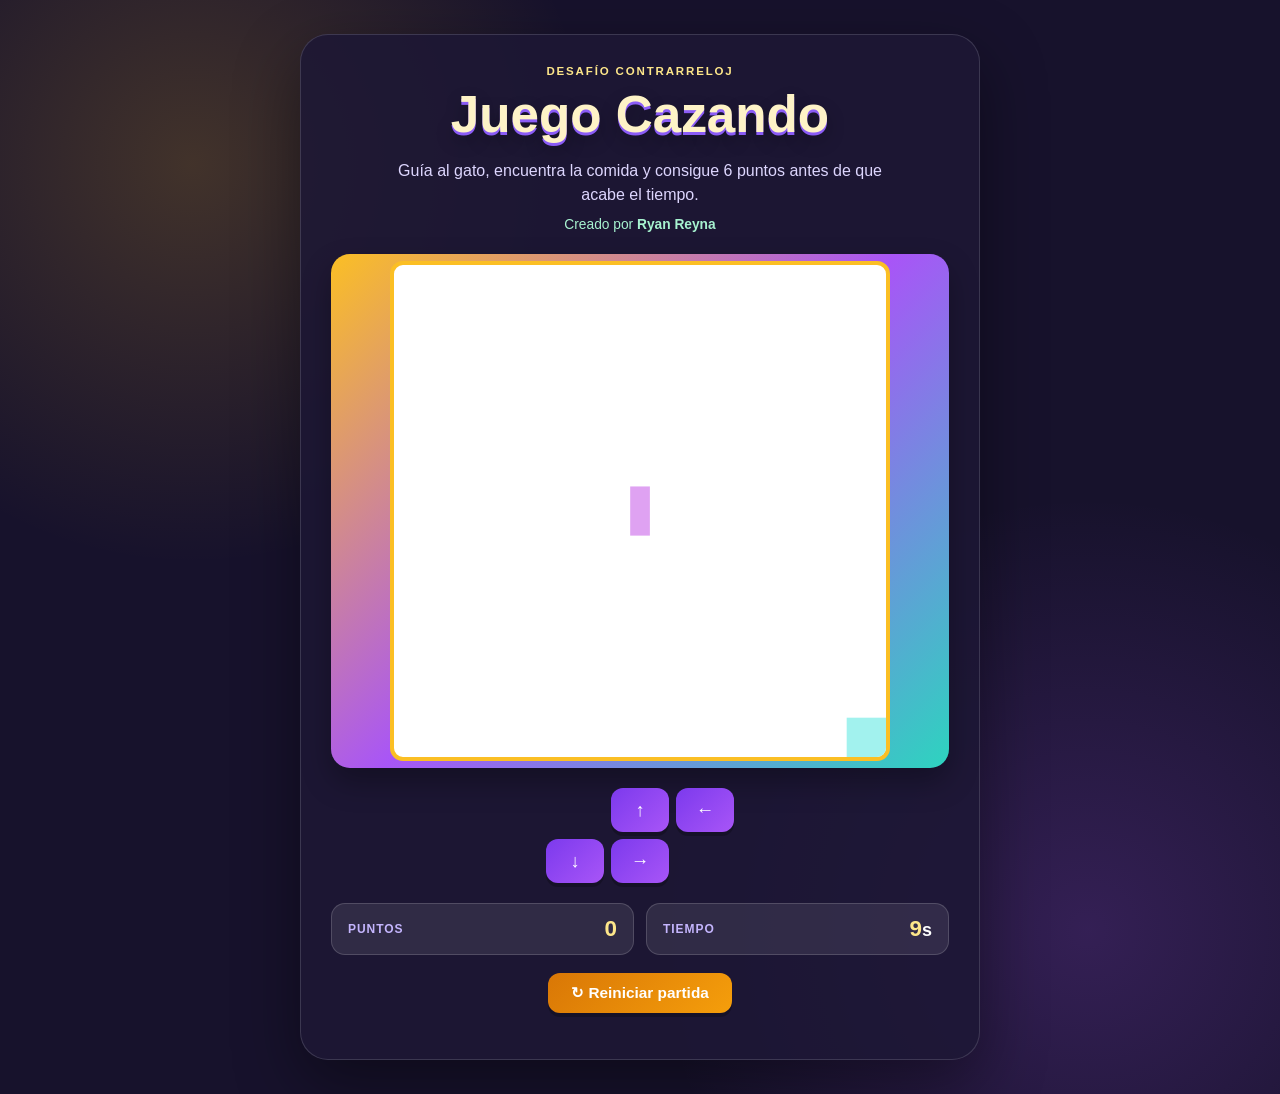
==== index.html @ 73e868f5 "actualizando visuales con ia" ====
<!-- ==========================================
     ARCHIVO: cazando.html
     ==========================================
     Este es el archivo HTML principal del juego.
     Define la estructura de la página: canvas, botones, puntos y tiempo.
     ========================================== -->

<!DOCTYPE html>
<html lang="es">
<head>
  <!-- Metadatos de la página -->
  <meta charset="UTF-8">
  <meta name="viewport" content="width=device-width, initial-scale=1.0">
  <!-- Título que aparece en la pestaña del navegador -->
  <title>Juego Cazando</title>
  <!-- Vincular el archivo CSS para estilos visuales -->
  <link rel="stylesheet" href="cazando.css">
  <!-- Cargar el archivo de funciones auxiliares PRIMERO (debe ir antes de cazando.js) -->
  <script src="utilitarios.js"></script>
</head>

<!-- La etiqueta body carga el juego al abrir la página -->
<body onload="iniciarJuego()">

  <main class="contenedor">
    <header class="encabezado">
      <p class="etiqueta">DESAFÍO CONTRARRELOJ</p>
      <!-- Título principal del juego -->
      <h1>Juego Cazando</h1>
      <p class="subtitulo">Guía al gato, encuentra la comida y consigue 6 puntos antes de que acabe el tiempo.</p>
      <!-- Información del autor -->
      <p class="autor">Creado por <strong>Ryan Reyna</strong></p>
    </header>

  <!-- ==========================================
       CANVAS - La pantalla donde se dibuja todo
       ========================================== -->
  <!-- El canvas es el área donde se dibuja el juego (gato, comida, etc.)
       width="500" = ancho de 500 píxeles
       height="500" = alto de 500 píxeles
       Este elemento se controla desde JavaScript -->
    <div class="marco-juego">
      <canvas id="areajuego" width="500" height="500"></canvas>
    </div>

  <!-- ==========================================
       BOTONES DE CONTROL DE DIRECCIÓN
       ========================================== -->
  <!-- Los botones permiten mover el gato en 4 direcciones
       Cada botón llama a una función de movimiento cuando se hace clic -->
  <div class="controles controles-direccion">
    <!-- Botón para mover arriba - Llama a moverArriba() -->
    <button type="button" aria-label="Mover arriba" onclick="moverArriba()">↑</button>
    <!-- Fila con botones izquierda, abajo, derecha -->
    <button type="button" aria-label="Mover izquierda" onclick="moverIzquierda()">←</button>
    <button type="button" aria-label="Mover abajo" onclick="moverAbajo()">↓</button>
    <button type="button" aria-label="Mover derecha" onclick="moverDerecha()">→</button>
  </div>

  <!-- ==========================================
       PANEL DE INFORMACIÓN
       ========================================== -->
  <!-- Muestra los puntos y el tiempo restante -->
  <div class="panel">
    <!-- Puntos: el <span id="puntos"> se actualiza dinámicamente desde JavaScript -->
    <span class="estadistica"><span class="nombre-estadistica">Puntos</span><span id="puntos">0</span></span>
    <!-- Tiempo: el <span id="tiempo"> se actualiza dinámicamente desde JavaScript -->
    <span class="estadistica"><span class="nombre-estadistica">Tiempo</span><span><span id="tiempo">10</span>s</span></span>
  </div>

  <!-- ==========================================
       BOTÓN DE REINICIO
       ========================================== -->
  <!-- Este botón permite empezar una nueva partida
       Llama a reiniciarJuego() que resetea puntos, tiempo y posiciones -->
  <div class="controles">
    <button type="button" class="boton-reiniciar" onclick="reiniciarJuego()">↻ Reiniciar partida</button>
  </div>

  <!-- Párrafo para mensajes adicionales (actualmente vacío) -->
  <p id="mensaje"></p>
  </main>

  <!-- ==========================================
       CARGAR LA LÓGICA DEL JUEGO
       ========================================== -->
  <!-- Este archivo contiene todas las funciones principales del juego
       (iniciarJuego, moverArriba, detectarColision, etc.)
       IMPORTANTE: Se carga DESPUÉS del HTML para que pueda acceder a los elementos -->
  <script src="cazando.js"></script>
</body>
</html>
---- cazando.css ----
/* ==========================================
   ARCHIVO: cazando.css
   Este archivo define los estilos visuales (colores, tamaños, espacios)
   de toda la página del juego.
   ========================================== */

/* ESTILOS DEL CUERPO DE LA PÁGINA (body) */
* {
  box-sizing: border-box;
}

body {
  /* Centra todo el contenido horizontalmente */
  text-align: center;
  /* Tipo de letra a usar en toda la página */
  font-family: "Trebuchet MS", Arial, sans-serif;
  /* Color de fondo de la página (gris claro) */
  background:
    radial-gradient(circle at 15% 15%, rgba(251, 191, 36, 0.19), transparent 25rem),
    radial-gradient(circle at 85% 85%, rgba(168, 85, 247, 0.2), transparent 27rem),
    #17122c;
  color: #fff;
  /* Elimina el espaciado por defecto del navegador */
  margin: 0;
  /* Añade 20px de espacio interno en los lados */
  padding: 34px 18px;
  min-height: 100vh;
}

.contenedor {
  width: min(100%, 680px);
  margin: 0 auto;
  padding: 30px;
  background: rgba(29, 24, 53, 0.87);
  border: 1px solid rgba(255, 255, 255, 0.14);
  border-radius: 28px;
  box-shadow: 0 24px 65px rgba(0, 0, 0, 0.4);
}

.encabezado {
  margin-bottom: 22px;
}

.etiqueta {
  margin: 0 0 8px;
  color: #fde68a;
  font-size: 0.72rem;
  font-weight: 800;
  letter-spacing: 0.16em;
}

/* ESTILOS DEL TÍTULO PRINCIPAL (h1) */
h1 {
  /* Reduce el espacio inferior del título */
  margin: 0;
  color: #fef3c7;
  font-size: clamp(2rem, 6vw, 3.2rem);
  text-shadow: 0 3px 0 #8b5cf6, 0 8px 18px rgba(0, 0, 0, 0.3);
}

.subtitulo {
  max-width: 490px;
  margin: 15px auto 10px;
  color: #ddd6fe;
  line-height: 1.5;
}

.autor {
  margin: 0;
  color: #a7f3d0;
  font-size: 0.86rem;
}

/* ESTILOS DEL PANEL DE INFORMACIÓN (clase "panel") */
.panel {
  /* Espacio vertical de 15px arriba y abajo */
  margin: 0 0 18px;
  /* Tamaño de la letra en el panel */
  font-size: 18px;
  /* Usar flexbox para alinear elementos horizontalmente */
  display: flex;
  /* Centra los elementos horizontalmente */
  justify-content: center;
  /* Espacio de 30px entre los elementos del panel (Puntos y Tiempo) */
  gap: 12px;
}

.estadistica {
  display: flex;
  flex: 1;
  align-items: center;
  justify-content: space-between;
  padding: 12px 16px;
  background: rgba(255, 255, 255, 0.09);
  border: 1px solid rgba(255, 255, 255, 0.16);
  border-radius: 14px;
  font-weight: 800;
}

.nombre-estadistica {
  color: #c4b5fd;
  font-size: 0.75rem;
  letter-spacing: 0.08em;
  text-transform: uppercase;
}

.estadistica span[id] {
  color: #fde68a;
  font-size: 1.4rem;
}

/* ESTILOS DEL CANVAS (área de juego) */
canvas {
  /* Fondo blanco dentro del canvas */
  display: block;
  width: 100%;
  max-width: 500px;
  height: auto;
  margin: 0 auto;
  background: white;
  /* Borde negro de 2px alrededor del canvas */
  border: 4px solid #fbbf24;
  border-radius: 13px;
}

.marco-juego {
  margin-bottom: 20px;
  padding: 7px;
  background: linear-gradient(135deg, #fbbf24, #a855f7, #2dd4bf);
  border-radius: 19px;
  box-shadow: 0 14px 30px rgba(0, 0, 0, 0.3);
}

/* ESTILOS DE LA SECCIÓN DE CONTROLES (clase "controles") */
.controles {
  /* Espacio superior de 20px */
  margin-top: 12px;
}

.controles-direccion {
  display: grid;
  grid-template-columns: repeat(3, 58px);
  justify-content: center;
  gap: 7px;
  margin: 0 auto 20px;
}

.controles-direccion button:first-child {
  grid-column: 2;
}

/* ESTILOS DE LOS BOTONES */
button {
  /* Espacio alrededor de cada botón (5px en todos lados) */
  margin: 0;
  /* Espacio interno del botón: 10px arriba/abajo, 16px izquierda/derecha */
  padding: 11px 16px;
  /* Tamaño de la letra en los botones */
  color: #fff;
  font-family: inherit;
  font-size: 1.15rem;
  font-weight: 800;
  /* Cambia el cursor a "puntero" cuando pasa el ratón sobre el botón */
  cursor: pointer;
  /* Color de fondo del botón (blanco) */
  background: linear-gradient(135deg, #7c3aed, #a855f7);
  /* Borde gris claro del botón */
  border: 0;
  /* Esquinas redondeadas (5px de radio) */
  border-radius: 12px;
  box-shadow: 0 4px 0 rgba(0, 0, 0, 0.24);
  transition: transform 160ms ease, filter 160ms ease;
}

/* ESTILOS DEL BOTÓN CUANDO EL RATÓN ESTÁ ENCIMA (hover) */
button:hover {
  /* Cambia el fondo a gris claro cuando pasas el ratón */
  filter: brightness(1.12);
  transform: translateY(-2px);
}

button:active {
  transform: translateY(2px);
}

button:focus-visible {
  outline: 3px solid #fef3c7;
  outline-offset: 3px;
}

.boton-reiniciar {
  padding-inline: 23px;
  background: linear-gradient(135deg, #d97706, #f59e0b);
  font-size: 0.96rem;
}

/* ESTILOS DEL PÁRRAFO DE MENSAJES (id "mensaje") */
#mensaje {
  /* Tamaño de letra grande para que se note */
  font-size: 20px;
  /* Texto en negrita (más grueso) */
  font-weight: bold;
  /* Color rojo oscuro para los mensajes */
  color: #fef3c7;
  /* Espacio superior de 15px */
  margin: 16px 0 0;
}

@media (max-width: 560px) {
  body { padding: 16px 10px; }
  .contenedor { padding: 22px 14px; border-radius: 20px; }
  .marco-juego { padding: 5px; border-radius: 15px; }
  canvas { border-width: 3px; border-radius: 10px; }
  .panel { gap: 8px; }
  .estadistica { padding: 11px; }
}
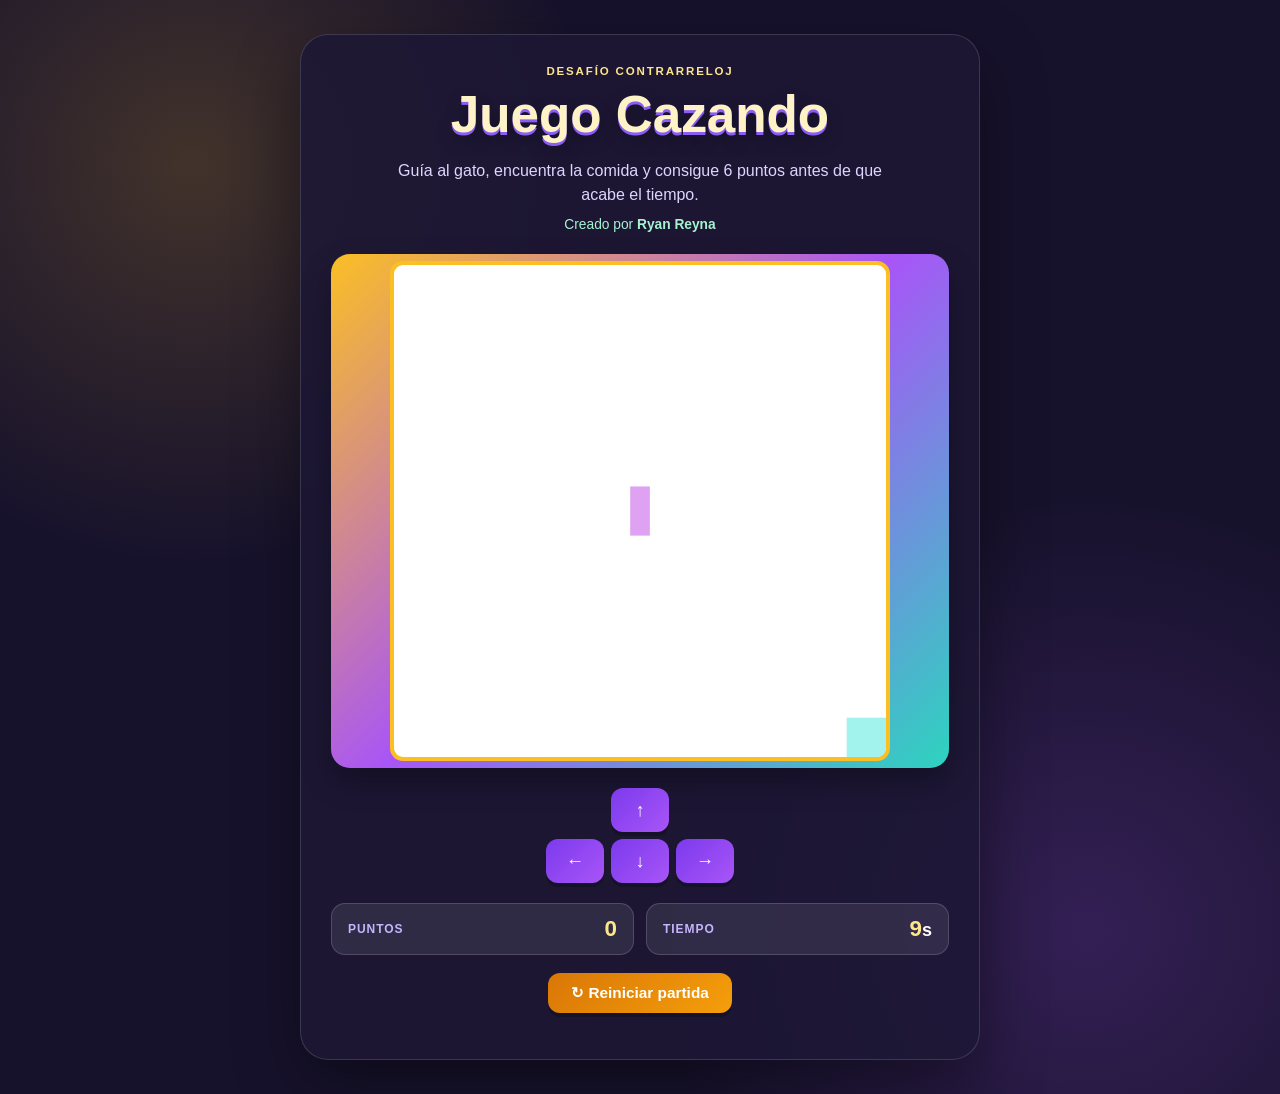
==== commit 9037081c: "correción botones de movimiento" ====
--- a/index.html
+++ b/index.html
@@ -50,11 +50,11 @@
        Cada botón llama a una función de movimiento cuando se hace clic -->
   <div class="controles controles-direccion">
     <!-- Botón para mover arriba - Llama a moverArriba() -->
-    <button type="button" aria-label="Mover arriba" onclick="moverArriba()">↑</button>
+    <button type="button" class="control-arriba" aria-label="Mover arriba" onclick="moverArriba()">↑</button>
     <!-- Fila con botones izquierda, abajo, derecha -->
-    <button type="button" aria-label="Mover izquierda" onclick="moverIzquierda()">←</button>
-    <button type="button" aria-label="Mover abajo" onclick="moverAbajo()">↓</button>
-    <button type="button" aria-label="Mover derecha" onclick="moverDerecha()">→</button>
+    <button type="button" class="control-izquierda" aria-label="Mover izquierda" onclick="moverIzquierda()">←</button>
+    <button type="button" class="control-abajo" aria-label="Mover abajo" onclick="moverAbajo()">↓</button>
+    <button type="button" class="control-derecha" aria-label="Mover derecha" onclick="moverDerecha()">→</button>
   </div>
 
   <!-- ==========================================
--- a/cazando.css
+++ b/cazando.css
@@ -140,14 +140,18 @@
 .controles-direccion {
   display: grid;
   grid-template-columns: repeat(3, 58px);
+  grid-template-areas:
+    ". arriba ."
+    "izquierda abajo derecha";
   justify-content: center;
   gap: 7px;
   margin: 0 auto 20px;
 }
 
-.controles-direccion button:first-child {
-  grid-column: 2;
-}
+.control-arriba { grid-area: arriba; }
+.control-izquierda { grid-area: izquierda; }
+.control-abajo { grid-area: abajo; }
+.control-derecha { grid-area: derecha; }
 
 /* ESTILOS DE LOS BOTONES */
 button {
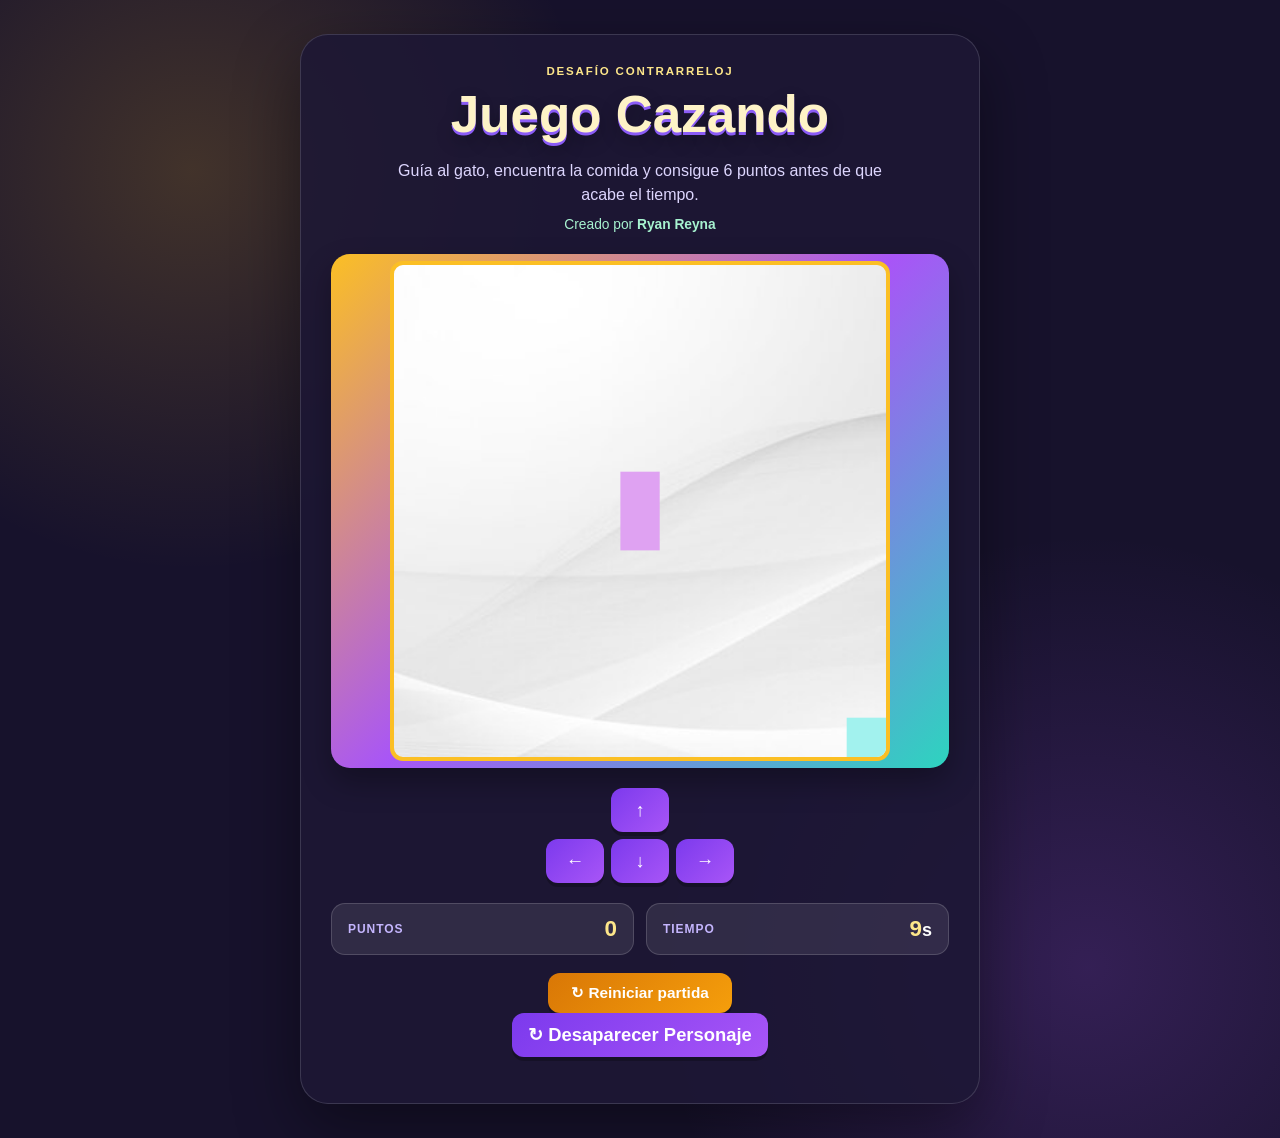
==== commit ee2dfe76: "Agregar boton desaparecer personaje" ====
--- a/index.html
+++ b/index.html
@@ -76,7 +76,9 @@
   <div class="controles">
     <button type="button" class="boton-reiniciar" onclick="reiniciarJuego()">↻ Reiniciar partida</button>
   </div>
-
+  <div>
+     <button type="button" onclick="desaparecerPersonaje()">↻ Desaparecer Personaje</button>
+  </div>
   <!-- Párrafo para mensajes adicionales (actualmente vacío) -->
   <p id="mensaje"></p>
   </main>
--- a/cazando.css
+++ b/cazando.css
@@ -117,7 +117,8 @@
   max-width: 500px;
   height: auto;
   margin: 0 auto;
-  background: white;
+  /* La imagen se recorta de forma proporcional para llenar el canvas cuadrado. */
+  background: #16233a url("fondo.jpg") center center / cover no-repeat;
   /* Borde negro de 2px alrededor del canvas */
   border: 4px solid #fbbf24;
   border-radius: 13px;
